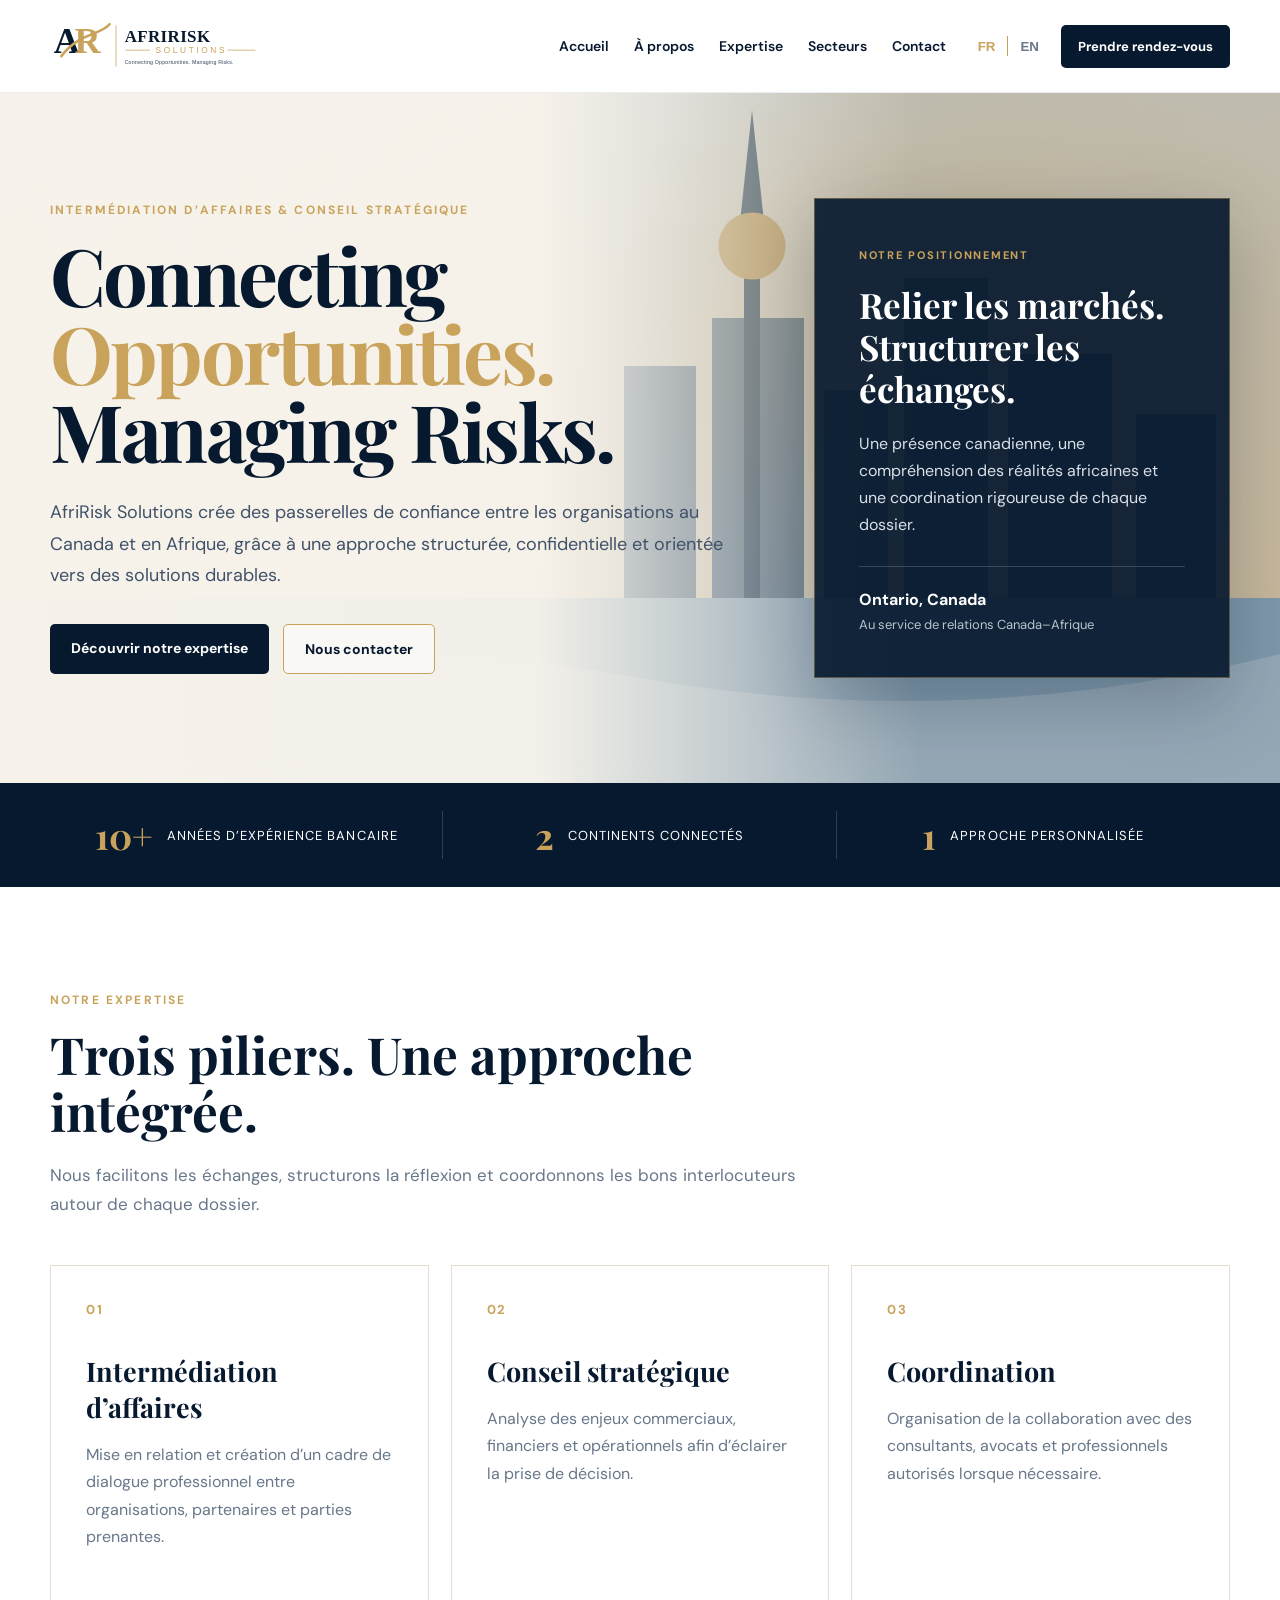
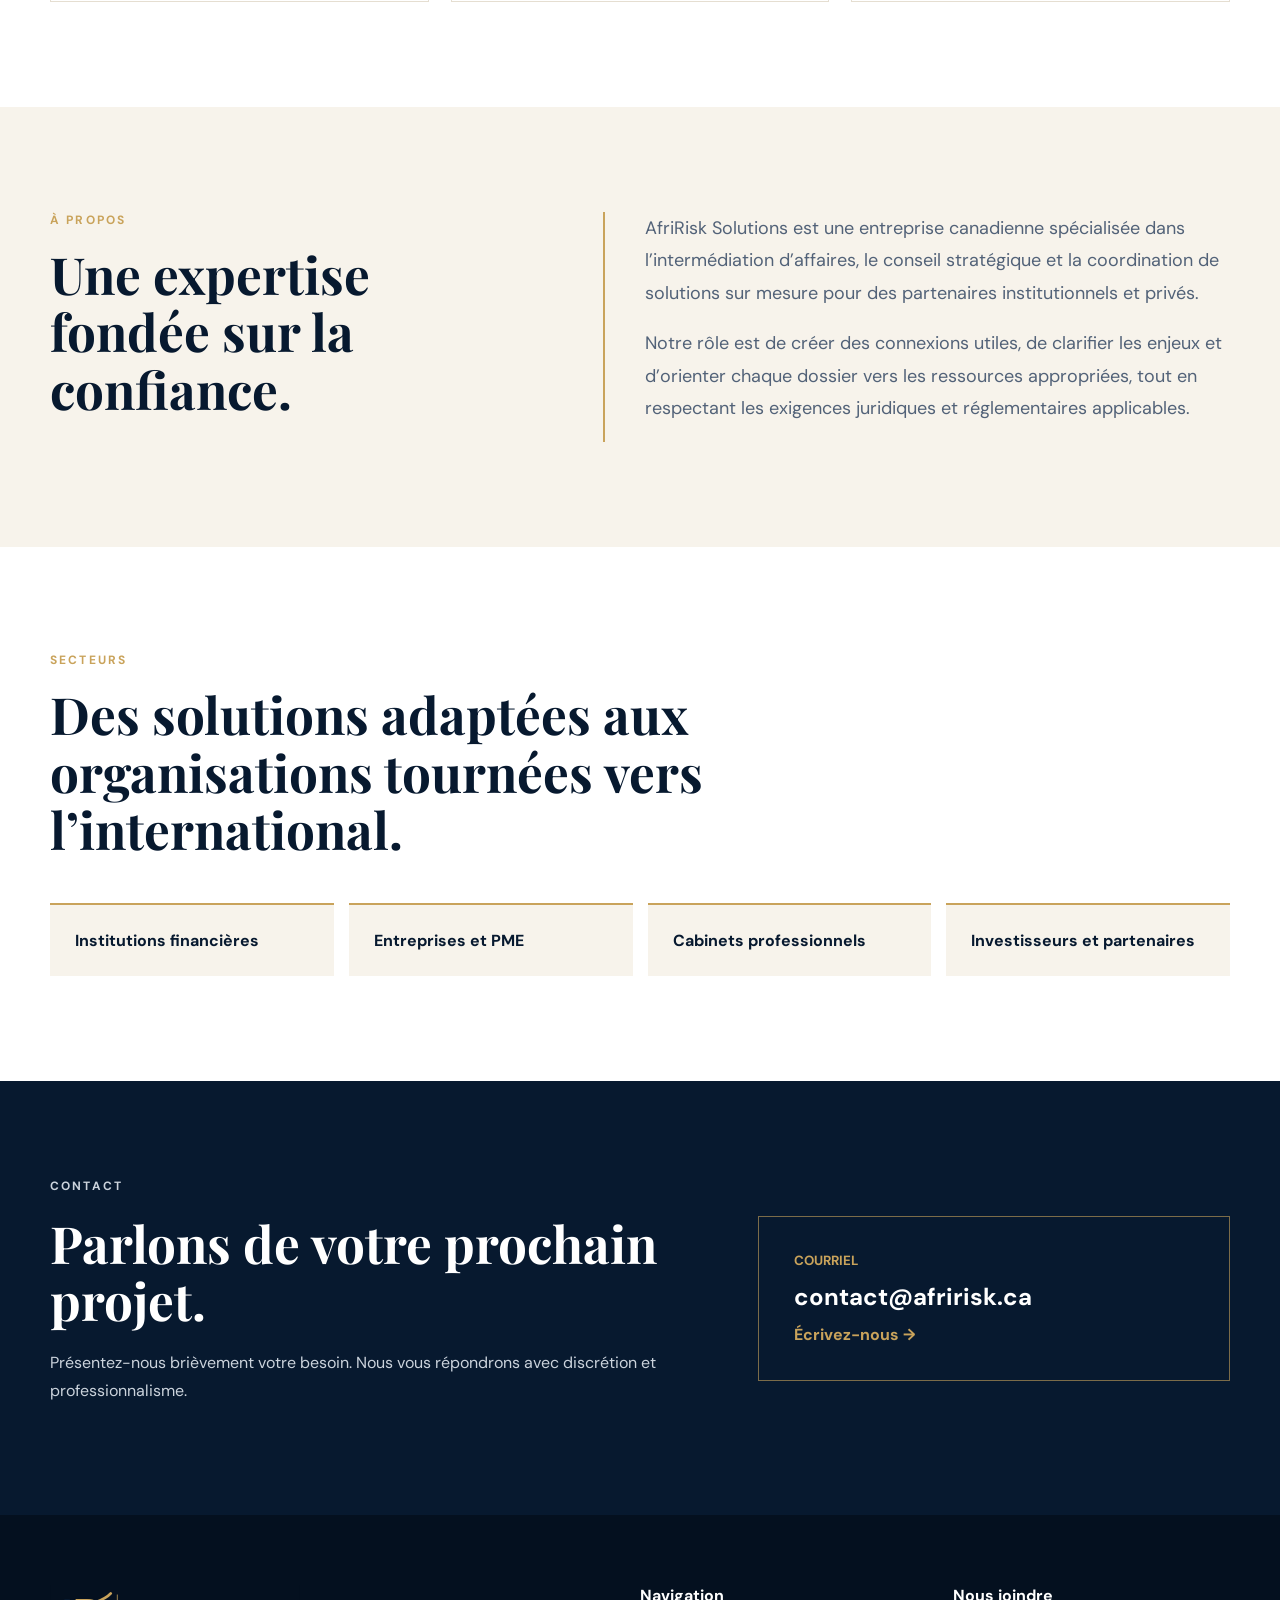
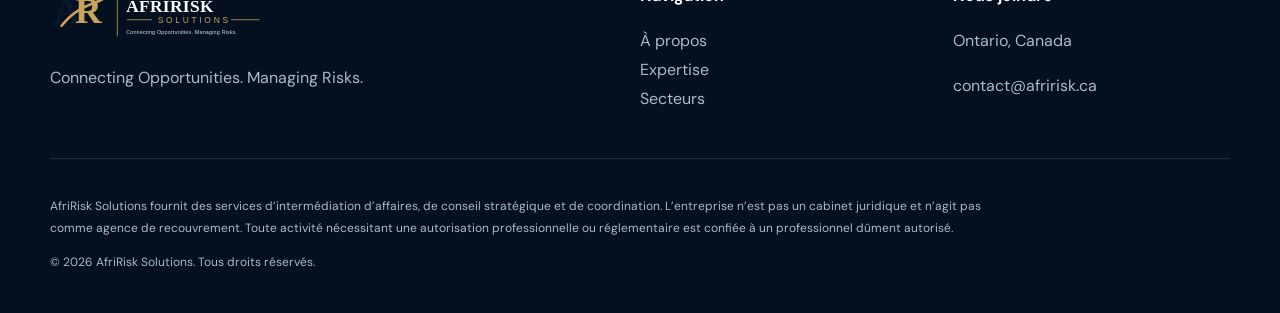
==== index.html @ bcce252e "Add files via upload" ====
<!doctype html>
<html lang="fr">
<head>
  <meta charset="utf-8">
  <meta name="viewport" content="width=device-width, initial-scale=1">
  <title>AfriRisk Solutions | Intermédiation & Conseil stratégique</title>
  <meta name="description" content="AfriRisk Solutions accompagne les organisations dans leurs relations d’affaires entre le Canada et l’Afrique.">
  <link rel="icon" href="assets/favicon.svg">
  <link rel="preconnect" href="https://fonts.googleapis.com">
  <link rel="preconnect" href="https://fonts.gstatic.com" crossorigin>
  <link href="https://fonts.googleapis.com/css2?family=DM+Sans:wght@400;500;600;700&family=Playfair+Display:wght@600;700&display=swap" rel="stylesheet">
  <link rel="stylesheet" href="assets/styles.css">
</head>
<body>
<header class="header">
  <div class="container header-inner">
    <a class="brand" href="#accueil" aria-label="AfriRisk Solutions">
      <img src="assets/logo.svg" alt="AfriRisk Solutions">
    </a>

    <button class="menu-toggle" aria-label="Ouvrir le menu" aria-expanded="false">☰</button>

    <nav class="nav">
      <a href="#accueil" data-fr="Accueil" data-en="Home">Accueil</a>
      <a href="#apropos" data-fr="À propos" data-en="About">À propos</a>
      <a href="#expertise" data-fr="Expertise" data-en="Expertise">Expertise</a>
      <a href="#secteurs" data-fr="Secteurs" data-en="Sectors">Secteurs</a>
      <a href="#contact" data-fr="Contact" data-en="Contact">Contact</a>
    </nav>

    <div class="header-actions">
      <div class="language" aria-label="Choix de langue">
        <button class="lang active" data-lang="fr">FR</button>
        <span></span>
        <button class="lang" data-lang="en">EN</button>
      </div>
      <a class="header-cta" href="#contact" data-fr="Prendre rendez-vous" data-en="Book a consultation">Prendre rendez-vous</a>
    </div>
  </div>
</header>

<main>
  <section class="hero" id="accueil">
    <div class="hero-overlay"></div>
    <div class="container hero-grid">
      <div class="hero-copy">
        <p class="eyebrow" data-fr="INTERMÉDIATION D’AFFAIRES & CONSEIL STRATÉGIQUE" data-en="BUSINESS INTERMEDIATION & STRATEGIC ADVISORY">
          INTERMÉDIATION D’AFFAIRES & CONSEIL STRATÉGIQUE
        </p>
        <h1>Connecting <em>Opportunities.</em><br>Managing Risks.</h1>
        <p class="lead"
           data-fr="AfriRisk Solutions crée des passerelles de confiance entre les organisations au Canada et en Afrique, grâce à une approche structurée, confidentielle et orientée vers des solutions durables."
           data-en="AfriRisk Solutions builds trusted bridges between organizations in Canada and Africa through a structured, confidential and solution-oriented approach.">
          AfriRisk Solutions crée des passerelles de confiance entre les organisations au Canada et en Afrique, grâce à une approche structurée, confidentielle et orientée vers des solutions durables.
        </p>
        <div class="hero-buttons">
          <a class="btn primary" href="#expertise" data-fr="Découvrir notre expertise" data-en="Explore our expertise">Découvrir notre expertise</a>
          <a class="btn secondary" href="#contact" data-fr="Nous contacter" data-en="Contact us">Nous contacter</a>
        </div>
      </div>

      <aside class="hero-card">
        <span class="hero-card-label" data-fr="NOTRE POSITIONNEMENT" data-en="OUR POSITIONING">NOTRE POSITIONNEMENT</span>
        <h2 data-fr="Relier les marchés. Structurer les échanges." data-en="Connecting markets. Structuring relationships.">
          Relier les marchés. Structurer les échanges.
        </h2>
        <p data-fr="Une présence canadienne, une compréhension des réalités africaines et une coordination rigoureuse de chaque dossier."
           data-en="A Canadian presence, an understanding of African business realities, and rigorous coordination of every engagement.">
          Une présence canadienne, une compréhension des réalités africaines et une coordination rigoureuse de chaque dossier.
        </p>
        <div class="location">
          <strong data-fr="Ontario, Canada" data-en="Ontario, Canada">Ontario, Canada</strong>
          <span data-fr="Au service de relations Canada–Afrique" data-en="Supporting Canada–Africa business relationships">Au service de relations Canada–Afrique</span>
        </div>
      </aside>
    </div>
  </section>

  <section class="trust-strip">
    <div class="container trust-grid">
      <div><strong>10+</strong><span data-fr="années d’expérience bancaire" data-en="years of banking experience">années d’expérience bancaire</span></div>
      <div><strong>2</strong><span data-fr="continents connectés" data-en="connected continents">continents connectés</span></div>
      <div><strong>1</strong><span data-fr="approche personnalisée" data-en="tailored approach">approche personnalisée</span></div>
    </div>
  </section>

  <section class="section" id="expertise">
    <div class="container">
      <div class="section-heading">
        <p class="eyebrow" data-fr="NOTRE EXPERTISE" data-en="OUR EXPERTISE">NOTRE EXPERTISE</p>
        <h2 data-fr="Trois piliers. Une approche intégrée." data-en="Three pillars. One integrated approach.">Trois piliers. Une approche intégrée.</h2>
        <p data-fr="Nous facilitons les échanges, structurons la réflexion et coordonnons les bons interlocuteurs autour de chaque dossier."
           data-en="We facilitate dialogue, structure strategic thinking and coordinate the right stakeholders for every engagement.">
          Nous facilitons les échanges, structurons la réflexion et coordonnons les bons interlocuteurs autour de chaque dossier.
        </p>
      </div>

      <div class="cards">
        <article class="card">
          <div class="card-number">01</div>
          <h3 data-fr="Intermédiation d’affaires" data-en="Business intermediation">Intermédiation d’affaires</h3>
          <p data-fr="Mise en relation et création d’un cadre de dialogue professionnel entre organisations, partenaires et parties prenantes."
             data-en="Connecting organizations, partners and stakeholders within a clear and professional framework.">
            Mise en relation et création d’un cadre de dialogue professionnel entre organisations, partenaires et parties prenantes.
          </p>
        </article>

        <article class="card">
          <div class="card-number">02</div>
          <h3 data-fr="Conseil stratégique" data-en="Strategic advisory">Conseil stratégique</h3>
          <p data-fr="Analyse des enjeux commerciaux, financiers et opérationnels afin d’éclairer la prise de décision."
             data-en="Analysis of commercial, financial and operational issues to support informed decision-making.">
            Analyse des enjeux commerciaux, financiers et opérationnels afin d’éclairer la prise de décision.
          </p>
        </article>

        <article class="card">
          <div class="card-number">03</div>
          <h3 data-fr="Coordination" data-en="Coordination">Coordination</h3>
          <p data-fr="Organisation de la collaboration avec des consultants, avocats et professionnels autorisés lorsque nécessaire."
             data-en="Coordination with consultants, lawyers and duly authorized professionals whenever required.">
            Organisation de la collaboration avec des consultants, avocats et professionnels autorisés lorsque nécessaire.
          </p>
        </article>
      </div>
    </div>
  </section>

  <section class="section light" id="apropos">
    <div class="container about-grid">
      <div>
        <p class="eyebrow" data-fr="À PROPOS" data-en="ABOUT">À PROPOS</p>
        <h2 data-fr="Une expertise fondée sur la confiance." data-en="Expertise built on trust.">Une expertise fondée sur la confiance.</h2>
      </div>
      <div class="about-copy">
        <p data-fr="AfriRisk Solutions est une entreprise canadienne spécialisée dans l’intermédiation d’affaires, le conseil stratégique et la coordination de solutions sur mesure pour des partenaires institutionnels et privés."
           data-en="AfriRisk Solutions is a Canadian business specializing in business intermediation, strategic advisory and the coordination of tailored solutions for institutional and private-sector partners.">
          AfriRisk Solutions est une entreprise canadienne spécialisée dans l’intermédiation d’affaires, le conseil stratégique et la coordination de solutions sur mesure pour des partenaires institutionnels et privés.
        </p>
        <p data-fr="Notre rôle est de créer des connexions utiles, de clarifier les enjeux et d’orienter chaque dossier vers les ressources appropriées, tout en respectant les exigences juridiques et réglementaires applicables."
           data-en="Our role is to create valuable connections, clarify key issues and direct each engagement to the appropriate resources while respecting applicable legal and regulatory requirements.">
          Notre rôle est de créer des connexions utiles, de clarifier les enjeux et d’orienter chaque dossier vers les ressources appropriées, tout en respectant les exigences juridiques et réglementaires applicables.
        </p>
      </div>
    </div>
  </section>

  <section class="section sectors" id="secteurs">
    <div class="container">
      <div class="section-heading">
        <p class="eyebrow" data-fr="SECTEURS" data-en="SECTORS">SECTEURS</p>
        <h2 data-fr="Des solutions adaptées aux organisations tournées vers l’international." data-en="Tailored solutions for internationally focused organizations.">
          Des solutions adaptées aux organisations tournées vers l’international.
        </h2>
      </div>
      <div class="sector-list">
        <span data-fr="Institutions financières" data-en="Financial institutions">Institutions financières</span>
        <span data-fr="Entreprises et PME" data-en="Businesses and SMEs">Entreprises et PME</span>
        <span data-fr="Cabinets professionnels" data-en="Professional firms">Cabinets professionnels</span>
        <span data-fr="Investisseurs et partenaires" data-en="Investors and partners">Investisseurs et partenaires</span>
      </div>
    </div>
  </section>

  <section class="contact-section" id="contact">
    <div class="container contact-grid">
      <div>
        <p class="eyebrow" data-fr="CONTACT" data-en="CONTACT">CONTACT</p>
        <h2 data-fr="Parlons de votre prochain projet." data-en="Let’s discuss your next project.">Parlons de votre prochain projet.</h2>
        <p data-fr="Présentez-nous brièvement votre besoin. Nous vous répondrons avec discrétion et professionnalisme."
           data-en="Tell us briefly about your needs. We will respond with discretion and professionalism.">
          Présentez-nous brièvement votre besoin. Nous vous répondrons avec discrétion et professionnalisme.
        </p>
      </div>
      <a class="contact-card" href="mailto:contact@afririsk.ca">
        <small data-fr="COURRIEL" data-en="EMAIL">COURRIEL</small>
        <strong>contact@afririsk.ca</strong>
        <span data-fr="Écrivez-nous →" data-en="Email us →">Écrivez-nous →</span>
      </a>
    </div>
  </section>
</main>

<footer class="footer">
  <div class="container footer-grid">
    <div class="footer-brand">
      <img src="assets/logo-light.svg" alt="AfriRisk Solutions">
      <p>Connecting Opportunities. Managing Risks.</p>
    </div>
    <div>
      <h4 data-fr="Navigation" data-en="Navigation">Navigation</h4>
      <a href="#apropos" data-fr="À propos" data-en="About">À propos</a>
      <a href="#expertise" data-fr="Expertise" data-en="Expertise">Expertise</a>
      <a href="#secteurs" data-fr="Secteurs" data-en="Sectors">Secteurs</a>
    </div>
    <div>
      <h4 data-fr="Nous joindre" data-en="Contact">Nous joindre</h4>
      <p>Ontario, Canada</p>
      <a href="mailto:contact@afririsk.ca">contact@afririsk.ca</a>
    </div>
  </div>
  <div class="container fineprint">
    <p data-fr="AfriRisk Solutions fournit des services d’intermédiation d’affaires, de conseil stratégique et de coordination. L’entreprise n’est pas un cabinet juridique et n’agit pas comme agence de recouvrement. Toute activité nécessitant une autorisation professionnelle ou réglementaire est confiée à un professionnel dûment autorisé."
       data-en="AfriRisk Solutions provides business intermediation, strategic advisory and coordination services. The business is not a law firm and does not act as a collection agency. Any activity requiring professional or regulatory authorization is referred to a duly authorized professional.">
      AfriRisk Solutions fournit des services d’intermédiation d’affaires, de conseil stratégique et de coordination. L’entreprise n’est pas un cabinet juridique et n’agit pas comme agence de recouvrement. Toute activité nécessitant une autorisation professionnelle ou réglementaire est confiée à un professionnel dûment autorisé.
    </p>
    <p>© <span id="year"></span> AfriRisk Solutions. <span data-fr="Tous droits réservés." data-en="All rights reserved.">Tous droits réservés.</span></p>
  </div>
</footer>

<script src="assets/script.js"></script>
</body>
</html>
---- assets/styles.css ----
:root{
  --navy:#07192f;
  --navy-2:#0d2948;
  --gold:#c9a35b;
  --cream:#f7f3eb;
  --white:#ffffff;
  --text:#26374a;
  --muted:#68778a;
  --border:#e5ded1;
}
*{box-sizing:border-box}
html{scroll-behavior:smooth}
body{margin:0;font-family:"DM Sans",sans-serif;color:var(--text);background:var(--white)}
img{max-width:100%;display:block}
a{text-decoration:none;color:inherit}
.container{width:min(1180px,calc(100% - 40px));margin:auto}
.header{position:sticky;top:0;z-index:50;background:rgba(255,255,255,.97);border-bottom:1px solid rgba(7,25,47,.08);backdrop-filter:blur(14px)}
.header-inner{min-height:92px;display:flex;align-items:center;gap:28px}
.brand img{width:245px;height:auto}
.nav{display:flex;align-items:center;gap:25px;margin-left:auto}
.nav a{font-size:14px;font-weight:600;color:var(--navy);position:relative}
.nav a:after{content:"";position:absolute;left:0;bottom:-10px;width:0;height:2px;background:var(--gold);transition:.25s}
.nav a:hover:after{width:100%}
.header-actions{display:flex;align-items:center;gap:18px}
.language{display:flex;align-items:center;gap:8px}
.language span{height:20px;width:1px;background:var(--gold)}
.lang{border:0;background:none;padding:4px;font-weight:700;color:var(--muted);cursor:pointer}
.lang.active{color:var(--gold)}
.header-cta{padding:13px 17px;border-radius:5px;background:var(--navy);color:#fff;font-size:13px;font-weight:700;white-space:nowrap}
.menu-toggle{display:none;border:0;background:none;font-size:25px;color:var(--navy)}
.hero{position:relative;min-height:690px;display:flex;align-items:center;background:
linear-gradient(90deg,rgba(247,243,235,.98) 0%,rgba(247,243,235,.94) 42%,rgba(7,25,47,.18) 72%),
url("hero-toronto.svg") center/cover no-repeat;overflow:hidden}
.hero:after{content:"";position:absolute;inset:0;background:radial-gradient(circle at 75% 30%,rgba(201,163,91,.24),transparent 32%)}
.hero-grid{position:relative;z-index:2;display:grid;grid-template-columns:1.25fr .75fr;gap:70px;align-items:center}
.hero-copy{padding:80px 0}
.eyebrow{font-size:12px;letter-spacing:.18em;font-weight:700;color:var(--gold);text-transform:uppercase;margin:0 0 18px}
h1,h2,h3{font-family:"Playfair Display",serif;color:var(--navy)}
h1{font-size:clamp(52px,6.2vw,84px);line-height:.98;margin:0 0 28px;letter-spacing:-.035em}
h1 em{font-style:normal;color:var(--gold)}
.lead{max-width:680px;font-size:18px;line-height:1.75;color:#405269}
.hero-buttons{display:flex;gap:14px;margin-top:32px}
.btn{padding:15px 21px;border-radius:5px;font-weight:700;font-size:14px}
.btn.primary{background:var(--navy);color:#fff}
.btn.secondary{border:1px solid var(--gold);color:var(--navy);background:rgba(255,255,255,.55)}
.hero-card{background:rgba(7,25,47,.92);padding:44px;border:1px solid rgba(201,163,91,.42);box-shadow:0 24px 70px rgba(7,25,47,.25)}
.hero-card-label{font-size:11px;letter-spacing:.16em;color:var(--gold);font-weight:700}
.hero-card h2{font-size:35px;color:#fff;line-height:1.2;margin:20px 0}
.hero-card p{color:#d9e0e8;line-height:1.7}
.location{border-top:1px solid rgba(255,255,255,.18);margin-top:28px;padding-top:22px;display:flex;flex-direction:column;gap:6px}
.location strong{color:#fff}.location span{color:#b9c3ce;font-size:13px}
.trust-strip{background:var(--navy)}
.trust-grid{display:grid;grid-template-columns:repeat(3,1fr);padding:28px 0}
.trust-grid div{display:flex;align-items:center;justify-content:center;gap:14px;color:#fff;border-right:1px solid rgba(255,255,255,.16)}
.trust-grid div:last-child{border-right:0}
.trust-grid strong{font:700 36px "Playfair Display",serif;color:var(--gold)}
.trust-grid span{font-size:13px;text-transform:uppercase;letter-spacing:.08em}
.section{padding:105px 0}
.section.light{background:var(--cream)}
.section-heading{max-width:760px;margin-bottom:45px}
.section-heading h2,.about-grid h2,.contact-section h2{font-size:clamp(38px,4vw,55px);line-height:1.12;margin:0 0 20px}
.section-heading>p:last-child{color:var(--muted);line-height:1.75;font-size:17px}
.cards{display:grid;grid-template-columns:repeat(3,1fr);gap:22px}
.card{padding:35px;border:1px solid var(--border);background:#fff;min-height:290px;transition:.25s}
.card:hover{transform:translateY(-6px);box-shadow:0 18px 40px rgba(7,25,47,.08);border-color:rgba(201,163,91,.7)}
.card-number{font-weight:700;color:var(--gold);font-size:13px;letter-spacing:.12em}
.card h3{font-size:27px;margin:35px 0 16px}
.card p{color:var(--muted);line-height:1.7}
.about-grid{display:grid;grid-template-columns:.85fr 1.15fr;gap:90px;align-items:start}
.about-copy{border-left:2px solid var(--gold);padding-left:40px}
.about-copy p{font-size:18px;line-height:1.8;margin-top:0;color:#526278}
.sectors{background:#fff}
.sector-list{display:grid;grid-template-columns:repeat(4,1fr);gap:15px}
.sector-list span{padding:25px;border-top:2px solid var(--gold);background:var(--cream);font-weight:700;color:var(--navy)}
.contact-section{padding:95px 0;background:var(--navy);color:#fff}
.contact-grid{display:grid;grid-template-columns:1.15fr .85fr;gap:70px;align-items:center}
.contact-section h2{color:#fff}
.contact-section p{color:#cbd3dc;line-height:1.7}
.contact-card{padding:35px;border:1px solid rgba(201,163,91,.6);display:flex;flex-direction:column;gap:12px;transition:.25s}
.contact-card:hover{background:rgba(255,255,255,.05)}
.contact-card small,.contact-card span{color:var(--gold);font-weight:700}
.contact-card strong{font-size:24px;color:#fff}
.footer{background:#04101f;color:#c8d0da;padding:70px 0 28px}
.footer-grid{display:grid;grid-template-columns:1.5fr .7fr .8fr;gap:70px}
.footer-brand img{width:250px;margin-bottom:18px}
.footer h4{color:#fff;margin-top:0}
.footer a,.footer p{display:block;color:#aeb9c5;line-height:1.8}
.fineprint{border-top:1px solid rgba(255,255,255,.12);margin-top:45px;padding-top:25px;font-size:12px}
.fineprint p:first-child{max-width:950px}
@media(max-width:1000px){
  .nav,.header-cta{display:none}
  .menu-toggle{display:block;margin-left:auto}
  .nav.open{display:flex;position:absolute;top:92px;left:0;right:0;background:#fff;padding:25px 20px;flex-direction:column;border-bottom:1px solid var(--border)}
  .hero-grid,.about-grid,.contact-grid{grid-template-columns:1fr}
  .hero-card{max-width:620px;margin-bottom:60px}
  .cards{grid-template-columns:1fr}
  .sector-list{grid-template-columns:1fr 1fr}
  .footer-grid{grid-template-columns:1fr 1fr}
}
@media(max-width:650px){
  .container{width:min(100% - 28px,1180px)}
  .header-inner{min-height:76px}
  .brand img{width:190px}
  .hero{min-height:auto}
  .hero-grid{gap:10px}
  .hero-copy{padding:70px 0 35px}
  h1{font-size:49px}
  .hero-buttons{flex-direction:column}
  .hero-card{padding:30px}
  .trust-grid{grid-template-columns:1fr}
  .trust-grid div{border-right:0;border-bottom:1px solid rgba(255,255,255,.14);padding:15px 0}
  .section{padding:75px 0}
  .sector-list,.footer-grid{grid-template-columns:1fr}
  .about-copy{padding-left:25px}
  .language{margin-left:auto}
}
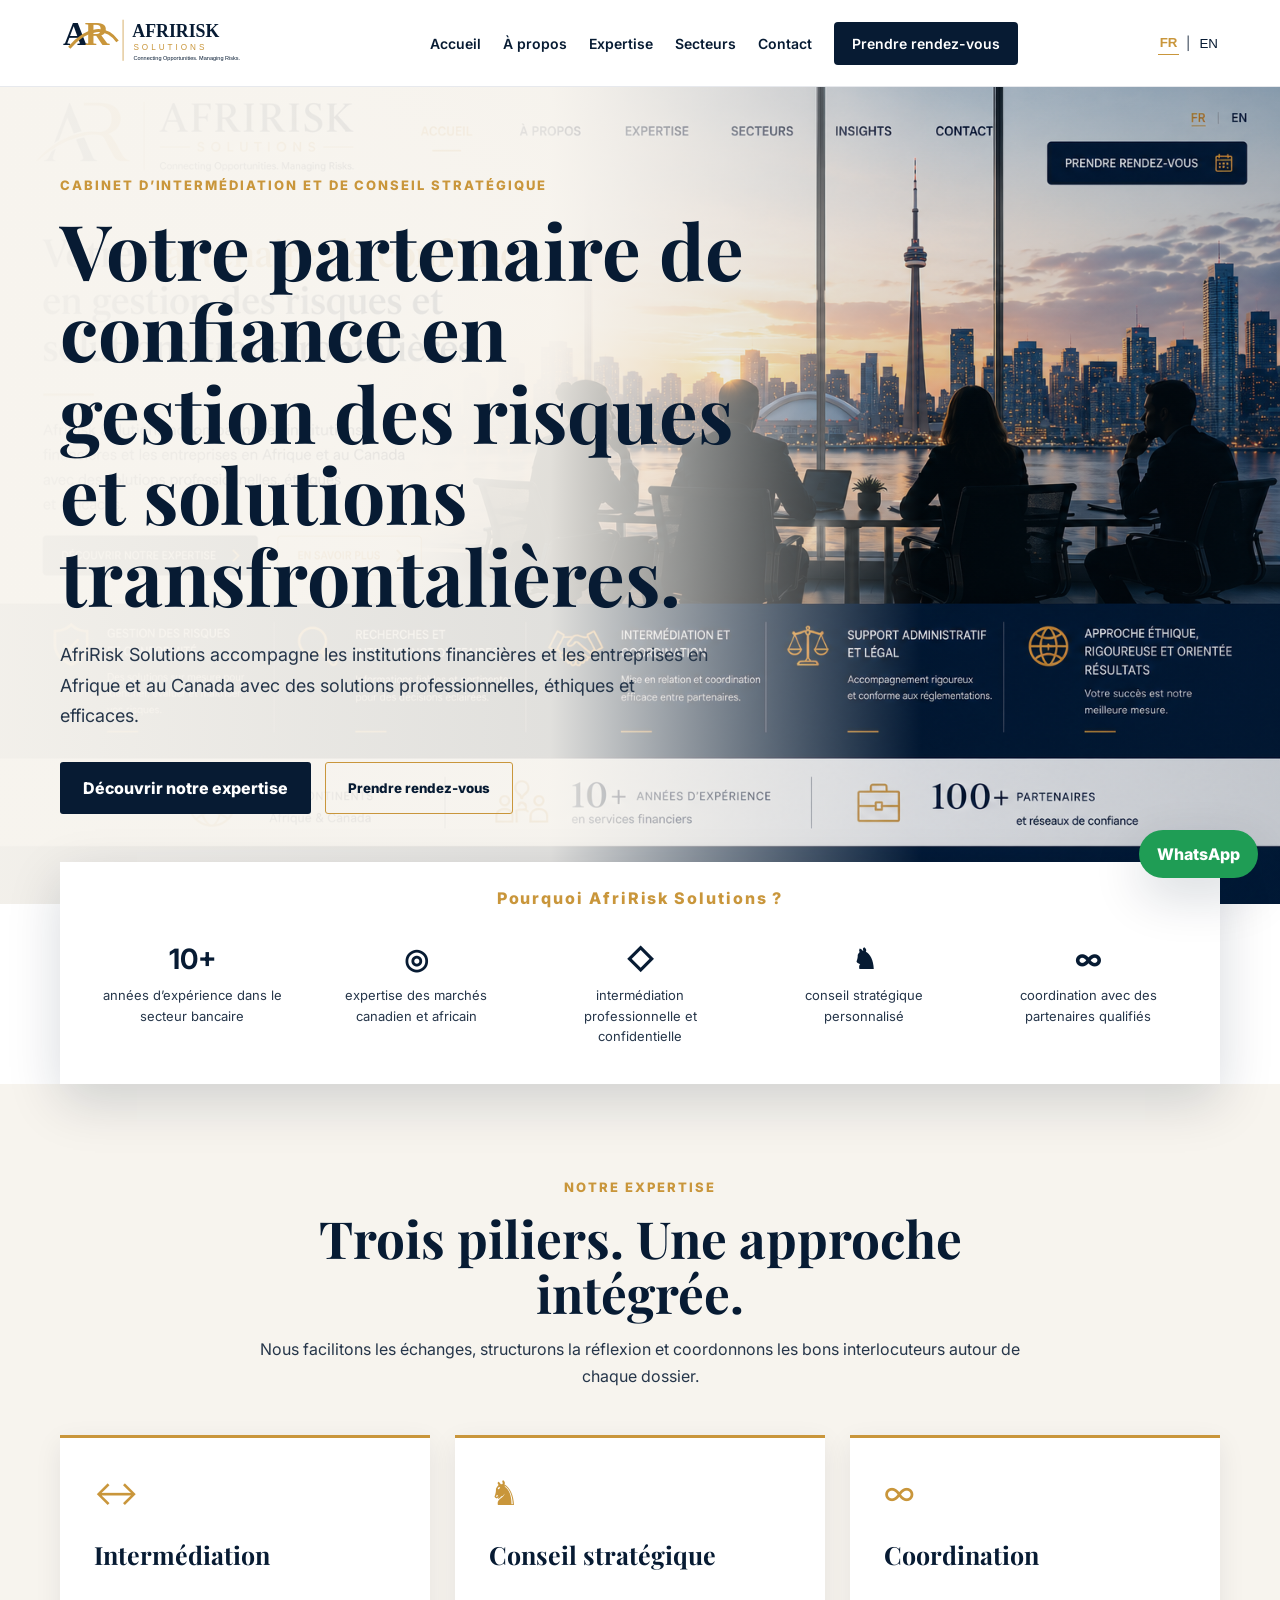
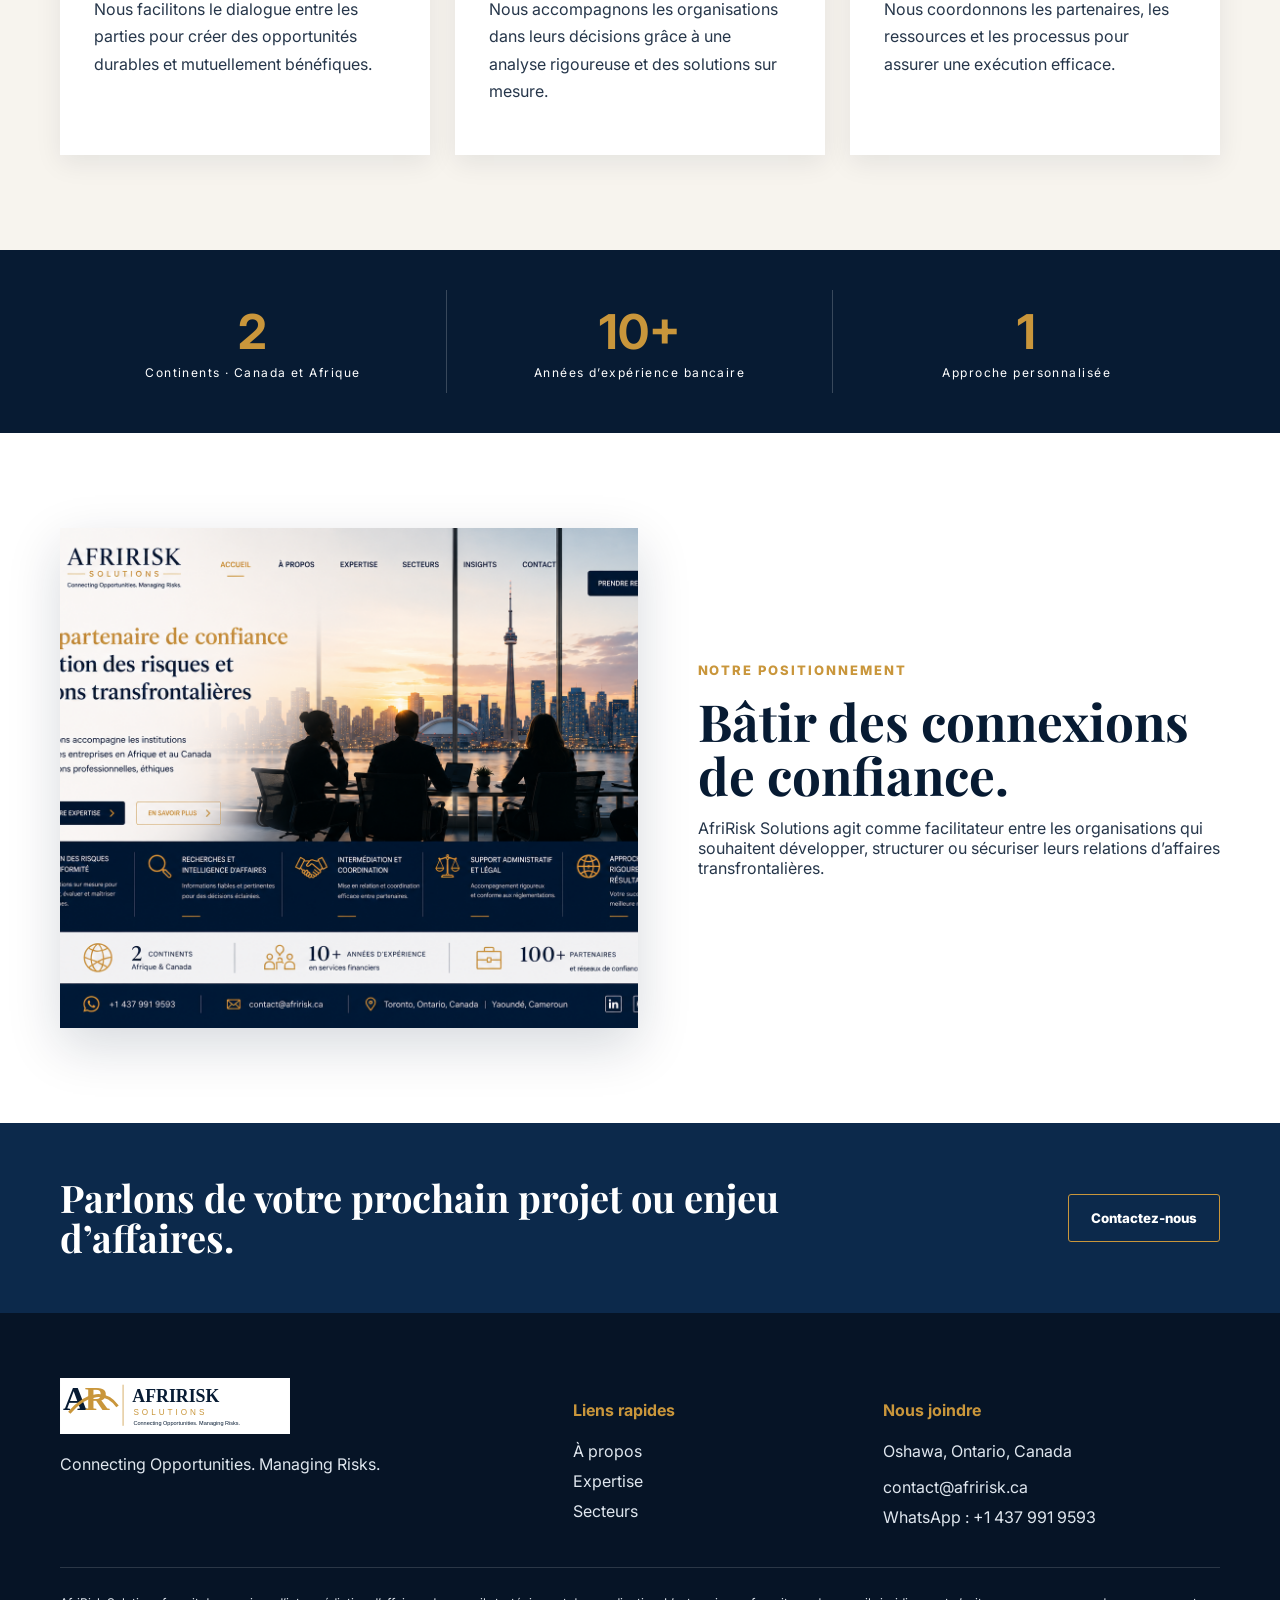
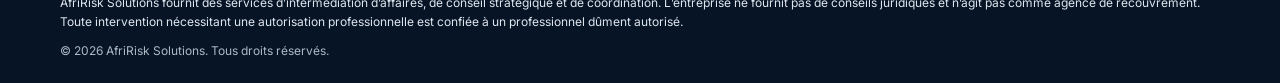
==== commit a0b55cf5: "Add files via upload" ====
--- a/index.html
+++ b/index.html
@@ -2,212 +2,139 @@
 <html lang="fr">
 <head>
   <meta charset="utf-8">
-  <meta name="viewport" content="width=device-width, initial-scale=1">
-  <title>AfriRisk Solutions | Intermédiation & Conseil stratégique</title>
-  <meta name="description" content="AfriRisk Solutions accompagne les organisations dans leurs relations d’affaires entre le Canada et l’Afrique.">
+  <meta name="viewport" content="width=device-width,initial-scale=1">
+  <title>AfriRisk Solutions | Intermédiation et conseil stratégique</title>
+  <meta name="description" content="AfriRisk Solutions accompagne les institutions et les entreprises entre l’Afrique et le Canada.">
   <link rel="icon" href="assets/favicon.svg">
   <link rel="preconnect" href="https://fonts.googleapis.com">
   <link rel="preconnect" href="https://fonts.gstatic.com" crossorigin>
-  <link href="https://fonts.googleapis.com/css2?family=DM+Sans:wght@400;500;600;700&family=Playfair+Display:wght@600;700&display=swap" rel="stylesheet">
+  <link href="https://fonts.googleapis.com/css2?family=Inter:wght@400;600;700;800&family=Playfair+Display:wght@600;700&display=swap" rel="stylesheet">
   <link rel="stylesheet" href="assets/styles.css">
 </head>
 <body>
 <header class="header">
   <div class="container header-inner">
-    <a class="brand" href="#accueil" aria-label="AfriRisk Solutions">
-      <img src="assets/logo.svg" alt="AfriRisk Solutions">
-    </a>
-
-    <button class="menu-toggle" aria-label="Ouvrir le menu" aria-expanded="false">☰</button>
-
-    <nav class="nav">
+    <a class="logo" href="#accueil"><img src="assets/logo.svg" alt="AfriRisk Solutions"></a>
+    <nav class="nav" id="mainNav">
       <a href="#accueil" data-fr="Accueil" data-en="Home">Accueil</a>
       <a href="#apropos" data-fr="À propos" data-en="About">À propos</a>
       <a href="#expertise" data-fr="Expertise" data-en="Expertise">Expertise</a>
-      <a href="#secteurs" data-fr="Secteurs" data-en="Sectors">Secteurs</a>
+      <a href="#secteurs" data-fr="Secteurs" data-en="Industries">Secteurs</a>
       <a href="#contact" data-fr="Contact" data-en="Contact">Contact</a>
+      <button class="nav-cta js-open-appointment" type="button" data-fr="Prendre rendez-vous" data-en="Book a meeting">Prendre rendez-vous</button>
     </nav>
-
-    <div class="header-actions">
-      <div class="language" aria-label="Choix de langue">
-        <button class="lang active" data-lang="fr">FR</button>
-        <span></span>
-        <button class="lang" data-lang="en">EN</button>
-      </div>
-      <a class="header-cta" href="#contact" data-fr="Prendre rendez-vous" data-en="Book a consultation">Prendre rendez-vous</a>
+    <div class="lang-switch" aria-label="Choix de langue">
+      <button class="lang active" data-lang="fr" type="button">FR</button><span>|</span><button class="lang" data-lang="en" type="button">EN</button>
     </div>
+    <button class="menu" type="button" aria-label="Ouvrir le menu" aria-expanded="false">☰</button>
   </div>
 </header>
 
 <main>
   <section class="hero" id="accueil">
     <div class="hero-overlay"></div>
-    <div class="container hero-grid">
+    <div class="container hero-inner">
       <div class="hero-copy">
-        <p class="eyebrow" data-fr="INTERMÉDIATION D’AFFAIRES & CONSEIL STRATÉGIQUE" data-en="BUSINESS INTERMEDIATION & STRATEGIC ADVISORY">
-          INTERMÉDIATION D’AFFAIRES & CONSEIL STRATÉGIQUE
-        </p>
-        <h1>Connecting <em>Opportunities.</em><br>Managing Risks.</h1>
-        <p class="lead"
-           data-fr="AfriRisk Solutions crée des passerelles de confiance entre les organisations au Canada et en Afrique, grâce à une approche structurée, confidentielle et orientée vers des solutions durables."
-           data-en="AfriRisk Solutions builds trusted bridges between organizations in Canada and Africa through a structured, confidential and solution-oriented approach.">
-          AfriRisk Solutions crée des passerelles de confiance entre les organisations au Canada et en Afrique, grâce à une approche structurée, confidentielle et orientée vers des solutions durables.
-        </p>
-        <div class="hero-buttons">
+        <div class="kicker" data-fr="Cabinet d’intermédiation et de conseil stratégique" data-en="Business intermediation and strategic advisory firm">Cabinet d’intermédiation et de conseil stratégique</div>
+        <h1 data-fr="Votre partenaire de confiance en gestion des risques et solutions transfrontalières." data-en="Your trusted partner for risk management and cross-border solutions.">Votre partenaire de confiance en gestion des risques et solutions transfrontalières.</h1>
+        <p class="lead" data-fr="AfriRisk Solutions accompagne les institutions financières et les entreprises en Afrique et au Canada avec des solutions professionnelles, éthiques et efficaces." data-en="AfriRisk Solutions supports financial institutions and businesses in Africa and Canada with professional, ethical and effective solutions.">AfriRisk Solutions accompagne les institutions financières et les entreprises en Afrique et au Canada avec des solutions professionnelles, éthiques et efficaces.</p>
+        <div class="actions">
           <a class="btn primary" href="#expertise" data-fr="Découvrir notre expertise" data-en="Explore our expertise">Découvrir notre expertise</a>
-          <a class="btn secondary" href="#contact" data-fr="Nous contacter" data-en="Contact us">Nous contacter</a>
+          <button class="btn secondary js-open-appointment" type="button" data-fr="Prendre rendez-vous" data-en="Book a meeting">Prendre rendez-vous</button>
         </div>
-      </div>
-
-      <aside class="hero-card">
-        <span class="hero-card-label" data-fr="NOTRE POSITIONNEMENT" data-en="OUR POSITIONING">NOTRE POSITIONNEMENT</span>
-        <h2 data-fr="Relier les marchés. Structurer les échanges." data-en="Connecting markets. Structuring relationships.">
-          Relier les marchés. Structurer les échanges.
-        </h2>
-        <p data-fr="Une présence canadienne, une compréhension des réalités africaines et une coordination rigoureuse de chaque dossier."
-           data-en="A Canadian presence, an understanding of African business realities, and rigorous coordination of every engagement.">
-          Une présence canadienne, une compréhension des réalités africaines et une coordination rigoureuse de chaque dossier.
-        </p>
-        <div class="location">
-          <strong data-fr="Ontario, Canada" data-en="Ontario, Canada">Ontario, Canada</strong>
-          <span data-fr="Au service de relations Canada–Afrique" data-en="Supporting Canada–Africa business relationships">Au service de relations Canada–Afrique</span>
-        </div>
-      </aside>
-    </div>
-  </section>
-
-  <section class="trust-strip">
-    <div class="container trust-grid">
-      <div><strong>10+</strong><span data-fr="années d’expérience bancaire" data-en="years of banking experience">années d’expérience bancaire</span></div>
-      <div><strong>2</strong><span data-fr="continents connectés" data-en="connected continents">continents connectés</span></div>
-      <div><strong>1</strong><span data-fr="approche personnalisée" data-en="tailored approach">approche personnalisée</span></div>
-    </div>
-  </section>
-
-  <section class="section" id="expertise">
-    <div class="container">
-      <div class="section-heading">
-        <p class="eyebrow" data-fr="NOTRE EXPERTISE" data-en="OUR EXPERTISE">NOTRE EXPERTISE</p>
-        <h2 data-fr="Trois piliers. Une approche intégrée." data-en="Three pillars. One integrated approach.">Trois piliers. Une approche intégrée.</h2>
-        <p data-fr="Nous facilitons les échanges, structurons la réflexion et coordonnons les bons interlocuteurs autour de chaque dossier."
-           data-en="We facilitate dialogue, structure strategic thinking and coordinate the right stakeholders for every engagement.">
-          Nous facilitons les échanges, structurons la réflexion et coordonnons les bons interlocuteurs autour de chaque dossier.
-        </p>
-      </div>
-
-      <div class="cards">
-        <article class="card">
-          <div class="card-number">01</div>
-          <h3 data-fr="Intermédiation d’affaires" data-en="Business intermediation">Intermédiation d’affaires</h3>
-          <p data-fr="Mise en relation et création d’un cadre de dialogue professionnel entre organisations, partenaires et parties prenantes."
-             data-en="Connecting organizations, partners and stakeholders within a clear and professional framework.">
-            Mise en relation et création d’un cadre de dialogue professionnel entre organisations, partenaires et parties prenantes.
-          </p>
-        </article>
-
-        <article class="card">
-          <div class="card-number">02</div>
-          <h3 data-fr="Conseil stratégique" data-en="Strategic advisory">Conseil stratégique</h3>
-          <p data-fr="Analyse des enjeux commerciaux, financiers et opérationnels afin d’éclairer la prise de décision."
-             data-en="Analysis of commercial, financial and operational issues to support informed decision-making.">
-            Analyse des enjeux commerciaux, financiers et opérationnels afin d’éclairer la prise de décision.
-          </p>
-        </article>
-
-        <article class="card">
-          <div class="card-number">03</div>
-          <h3 data-fr="Coordination" data-en="Coordination">Coordination</h3>
-          <p data-fr="Organisation de la collaboration avec des consultants, avocats et professionnels autorisés lorsque nécessaire."
-             data-en="Coordination with consultants, lawyers and duly authorized professionals whenever required.">
-            Organisation de la collaboration avec des consultants, avocats et professionnels autorisés lorsque nécessaire.
-          </p>
-        </article>
       </div>
     </div>
   </section>
 
-  <section class="section light" id="apropos">
-    <div class="container about-grid">
-      <div>
-        <p class="eyebrow" data-fr="À PROPOS" data-en="ABOUT">À PROPOS</p>
-        <h2 data-fr="Une expertise fondée sur la confiance." data-en="Expertise built on trust.">Une expertise fondée sur la confiance.</h2>
-      </div>
-      <div class="about-copy">
-        <p data-fr="AfriRisk Solutions est une entreprise canadienne spécialisée dans l’intermédiation d’affaires, le conseil stratégique et la coordination de solutions sur mesure pour des partenaires institutionnels et privés."
-           data-en="AfriRisk Solutions is a Canadian business specializing in business intermediation, strategic advisory and the coordination of tailored solutions for institutional and private-sector partners.">
-          AfriRisk Solutions est une entreprise canadienne spécialisée dans l’intermédiation d’affaires, le conseil stratégique et la coordination de solutions sur mesure pour des partenaires institutionnels et privés.
-        </p>
-        <p data-fr="Notre rôle est de créer des connexions utiles, de clarifier les enjeux et d’orienter chaque dossier vers les ressources appropriées, tout en respectant les exigences juridiques et réglementaires applicables."
-           data-en="Our role is to create valuable connections, clarify key issues and direct each engagement to the appropriate resources while respecting applicable legal and regulatory requirements.">
-          Notre rôle est de créer des connexions utiles, de clarifier les enjeux et d’orienter chaque dossier vers les ressources appropriées, tout en respectant les exigences juridiques et réglementaires applicables.
-        </p>
+  <section class="why" id="apropos">
+    <div class="container why-card">
+      <div class="why-title" data-fr="Pourquoi AfriRisk Solutions ?" data-en="Why AfriRisk Solutions?">Pourquoi AfriRisk Solutions ?</div>
+      <div class="why-grid">
+        <div class="why-item"><b>10+</b><span data-fr="années d’expérience dans le secteur bancaire" data-en="years of banking sector experience">années d’expérience dans le secteur bancaire</span></div>
+        <div class="why-item"><b>◎</b><span data-fr="expertise des marchés canadien et africain" data-en="knowledge of Canadian and African markets">expertise des marchés canadien et africain</span></div>
+        <div class="why-item"><b>◇</b><span data-fr="intermédiation professionnelle et confidentielle" data-en="professional and confidential intermediation">intermédiation professionnelle et confidentielle</span></div>
+        <div class="why-item"><b>♞</b><span data-fr="conseil stratégique personnalisé" data-en="tailored strategic advisory">conseil stratégique personnalisé</span></div>
+        <div class="why-item"><b>∞</b><span data-fr="coordination avec des partenaires qualifiés" data-en="coordination with qualified partners">coordination avec des partenaires qualifiés</span></div>
       </div>
     </div>
   </section>
 
-  <section class="section sectors" id="secteurs">
+  <section class="section soft" id="expertise">
     <div class="container">
-      <div class="section-heading">
-        <p class="eyebrow" data-fr="SECTEURS" data-en="SECTORS">SECTEURS</p>
-        <h2 data-fr="Des solutions adaptées aux organisations tournées vers l’international." data-en="Tailored solutions for internationally focused organizations.">
-          Des solutions adaptées aux organisations tournées vers l’international.
-        </h2>
+      <div class="section-head">
+        <div class="kicker" data-fr="Notre expertise" data-en="Our expertise">Notre expertise</div>
+        <h2 data-fr="Trois piliers. Une approche intégrée." data-en="Three pillars. One integrated approach.">Trois piliers. Une approche intégrée.</h2>
+        <p data-fr="Nous facilitons les échanges, structurons la réflexion et coordonnons les bons interlocuteurs autour de chaque dossier." data-en="We facilitate dialogue, structure decision-making and coordinate the right stakeholders for every engagement.">Nous facilitons les échanges, structurons la réflexion et coordonnons les bons interlocuteurs autour de chaque dossier.</p>
       </div>
-      <div class="sector-list">
-        <span data-fr="Institutions financières" data-en="Financial institutions">Institutions financières</span>
-        <span data-fr="Entreprises et PME" data-en="Businesses and SMEs">Entreprises et PME</span>
-        <span data-fr="Cabinets professionnels" data-en="Professional firms">Cabinets professionnels</span>
-        <span data-fr="Investisseurs et partenaires" data-en="Investors and partners">Investisseurs et partenaires</span>
+      <div class="cards">
+        <article class="card"><div class="icon">↔</div><h3 data-fr="Intermédiation" data-en="Intermediation">Intermédiation</h3><p data-fr="Nous facilitons le dialogue entre les parties pour créer des opportunités durables et mutuellement bénéfiques." data-en="We facilitate dialogue between stakeholders to create sustainable, mutually beneficial opportunities.">Nous facilitons le dialogue entre les parties pour créer des opportunités durables et mutuellement bénéfiques.</p></article>
+        <article class="card"><div class="icon">♞</div><h3 data-fr="Conseil stratégique" data-en="Strategic advisory">Conseil stratégique</h3><p data-fr="Nous accompagnons les organisations dans leurs décisions grâce à une analyse rigoureuse et des solutions sur mesure." data-en="We support organizations in decision-making through rigorous analysis and tailored solutions.">Nous accompagnons les organisations dans leurs décisions grâce à une analyse rigoureuse et des solutions sur mesure.</p></article>
+        <article class="card"><div class="icon">∞</div><h3 data-fr="Coordination" data-en="Coordination">Coordination</h3><p data-fr="Nous coordonnons les partenaires, les ressources et les processus pour assurer une exécution efficace." data-en="We coordinate partners, resources and processes to support effective execution.">Nous coordonnons les partenaires, les ressources et les processus pour assurer une exécution efficace.</p></article>
       </div>
     </div>
   </section>
 
-  <section class="contact-section" id="contact">
-    <div class="container contact-grid">
+  <section class="band" id="secteurs">
+    <div class="container band-grid">
+      <div class="stat"><strong>2</strong><span data-fr="Continents · Canada et Afrique" data-en="Continents · Canada and Africa">Continents · Canada et Afrique</span></div>
+      <div class="stat"><strong>10+</strong><span data-fr="Années d’expérience bancaire" data-en="Years of banking experience">Années d’expérience bancaire</span></div>
+      <div class="stat"><strong>1</strong><span data-fr="Approche personnalisée" data-en="Tailored approach">Approche personnalisée</span></div>
+    </div>
+  </section>
+
+  <section class="section">
+    <div class="container split">
+      <div class="visual" role="img" aria-label="Professionnels en réunion face à Toronto"></div>
       <div>
-        <p class="eyebrow" data-fr="CONTACT" data-en="CONTACT">CONTACT</p>
-        <h2 data-fr="Parlons de votre prochain projet." data-en="Let’s discuss your next project.">Parlons de votre prochain projet.</h2>
-        <p data-fr="Présentez-nous brièvement votre besoin. Nous vous répondrons avec discrétion et professionnalisme."
-           data-en="Tell us briefly about your needs. We will respond with discretion and professionalism.">
-          Présentez-nous brièvement votre besoin. Nous vous répondrons avec discrétion et professionnalisme.
-        </p>
+        <div class="kicker" data-fr="Notre positionnement" data-en="Our positioning">Notre positionnement</div>
+        <h2 data-fr="Bâtir des connexions de confiance." data-en="Building trusted connections.">Bâtir des connexions de confiance.</h2>
+        <p data-fr="AfriRisk Solutions agit comme facilitateur entre les organisations qui souhaitent développer, structurer ou sécuriser leurs relations d’affaires transfrontalières." data-en="AfriRisk Solutions acts as a facilitator for organizations seeking to develop, structure or strengthen cross-border business relationships.">AfriRisk Solutions agit comme facilitateur entre les organisations qui souhaitent développer, structurer ou sécuriser leurs relations d’affaires transfrontalières.</p>
       </div>
-      <a class="contact-card" href="mailto:contact@afririsk.ca">
-        <small data-fr="COURRIEL" data-en="EMAIL">COURRIEL</small>
-        <strong>contact@afririsk.ca</strong>
-        <span data-fr="Écrivez-nous →" data-en="Email us →">Écrivez-nous →</span>
-      </a>
+    </div>
+  </section>
+
+  <section class="cta" id="contact">
+    <div class="container cta-inner">
+      <h2 data-fr="Parlons de votre prochain projet ou enjeu d’affaires." data-en="Let’s discuss your next project or business challenge.">Parlons de votre prochain projet ou enjeu d’affaires.</h2>
+      <button class="btn secondary js-open-appointment" type="button" data-fr="Contactez-nous" data-en="Contact us">Contactez-nous</button>
     </div>
   </section>
 </main>
 
 <footer class="footer">
-  <div class="container footer-grid">
-    <div class="footer-brand">
-      <img src="assets/logo-light.svg" alt="AfriRisk Solutions">
-      <p>Connecting Opportunities. Managing Risks.</p>
+  <div class="container">
+    <div class="footer-grid">
+      <div><img class="footer-logo" src="assets/logo.svg" alt="AfriRisk Solutions"><p>Connecting Opportunities. Managing Risks.</p></div>
+      <div><h4 data-fr="Liens rapides" data-en="Quick links">Liens rapides</h4><a href="#apropos" data-fr="À propos" data-en="About">À propos</a><a href="#expertise">Expertise</a><a href="#secteurs" data-fr="Secteurs" data-en="Industries">Secteurs</a></div>
+      <div><h4 data-fr="Nous joindre" data-en="Contact us">Nous joindre</h4><p>Oshawa, Ontario, Canada</p><a href="mailto:contact@afririsk.ca">contact@afririsk.ca</a><a href="https://wa.me/14379919593" target="_blank" rel="noopener">WhatsApp : +1 437 991 9593</a></div>
     </div>
-    <div>
-      <h4 data-fr="Navigation" data-en="Navigation">Navigation</h4>
-      <a href="#apropos" data-fr="À propos" data-en="About">À propos</a>
-      <a href="#expertise" data-fr="Expertise" data-en="Expertise">Expertise</a>
-      <a href="#secteurs" data-fr="Secteurs" data-en="Sectors">Secteurs</a>
-    </div>
-    <div>
-      <h4 data-fr="Nous joindre" data-en="Contact">Nous joindre</h4>
-      <p>Ontario, Canada</p>
-      <a href="mailto:contact@afririsk.ca">contact@afririsk.ca</a>
-    </div>
-  </div>
-  <div class="container fineprint">
-    <p data-fr="AfriRisk Solutions fournit des services d’intermédiation d’affaires, de conseil stratégique et de coordination. L’entreprise n’est pas un cabinet juridique et n’agit pas comme agence de recouvrement. Toute activité nécessitant une autorisation professionnelle ou réglementaire est confiée à un professionnel dûment autorisé."
-       data-en="AfriRisk Solutions provides business intermediation, strategic advisory and coordination services. The business is not a law firm and does not act as a collection agency. Any activity requiring professional or regulatory authorization is referred to a duly authorized professional.">
-      AfriRisk Solutions fournit des services d’intermédiation d’affaires, de conseil stratégique et de coordination. L’entreprise n’est pas un cabinet juridique et n’agit pas comme agence de recouvrement. Toute activité nécessitant une autorisation professionnelle ou réglementaire est confiée à un professionnel dûment autorisé.
-    </p>
-    <p>© <span id="year"></span> AfriRisk Solutions. <span data-fr="Tous droits réservés." data-en="All rights reserved.">Tous droits réservés.</span></p>
+    <p class="fineprint" data-fr="AfriRisk Solutions fournit des services d’intermédiation d’affaires, de conseil stratégique et de coordination. L’entreprise ne fournit pas de conseils juridiques et n’agit pas comme agence de recouvrement. Toute intervention nécessitant une autorisation professionnelle est confiée à un professionnel dûment autorisé." data-en="AfriRisk Solutions provides business intermediation, strategic advisory and coordination services. The firm does not provide legal advice and does not operate as a collection agency. Any work requiring professional authorization is referred to a duly licensed professional.">AfriRisk Solutions fournit des services d’intermédiation d’affaires, de conseil stratégique et de coordination. L’entreprise ne fournit pas de conseils juridiques et n’agit pas comme agence de recouvrement. Toute intervention nécessitant une autorisation professionnelle est confiée à un professionnel dûment autorisé.</p>
+    <div class="legal">© <span data-year></span> AfriRisk Solutions. <span data-fr="Tous droits réservés." data-en="All rights reserved.">Tous droits réservés.</span></div>
   </div>
 </footer>
 
+<a class="whatsapp" href="https://wa.me/14379919593?text=Bonjour%2C%20je%20souhaite%20obtenir%20des%20renseignements%20concernant%20les%20services%20d%27AfriRisk%20Solutions." target="_blank" rel="noopener" aria-label="WhatsApp">WhatsApp</a>
+
+<div class="modal" id="appointmentModal" aria-hidden="true">
+  <div class="modal-backdrop js-close-appointment"></div>
+  <div class="modal-dialog" role="dialog" aria-modal="true" aria-labelledby="appointmentTitle">
+    <button class="modal-close js-close-appointment" type="button" aria-label="Fermer">×</button>
+    <div class="kicker" data-fr="Prendre rendez-vous" data-en="Book a meeting">Prendre rendez-vous</div>
+    <h2 id="appointmentTitle" data-fr="Parlez-nous de votre besoin." data-en="Tell us about your needs.">Parlez-nous de votre besoin.</h2>
+    <form id="appointmentForm">
+      <div class="form-grid">
+        <label><span data-fr="Nom complet" data-en="Full name">Nom complet</span><input type="text" name="name" required></label>
+        <label><span data-fr="Entreprise" data-en="Company">Entreprise</span><input type="text" name="company"></label>
+        <label><span data-fr="Courriel" data-en="Email">Courriel</span><input type="email" name="email" required></label>
+        <label><span data-fr="Téléphone" data-en="Phone">Téléphone</span><input type="tel" name="phone"></label>
+        <label class="full"><span data-fr="Message" data-en="Message">Message</span><textarea name="message" rows="5" required></textarea></label>
+      </div>
+      <button class="btn primary full-width" type="submit" data-fr="Envoyer la demande" data-en="Send request">Envoyer la demande</button>
+      <p class="form-status" id="formStatus" aria-live="polite"></p>
+    </form>
+  </div>
+</div>
+
 <script src="assets/script.js"></script>
 </body>
-</html>
+</html>
--- a/assets/styles.css
+++ b/assets/styles.css
@@ -1,116 +1,3 @@
-:root{
-  --navy:#07192f;
-  --navy-2:#0d2948;
-  --gold:#c9a35b;
-  --cream:#f7f3eb;
-  --white:#ffffff;
-  --text:#26374a;
-  --muted:#68778a;
-  --border:#e5ded1;
-}
-*{box-sizing:border-box}
-html{scroll-behavior:smooth}
-body{margin:0;font-family:"DM Sans",sans-serif;color:var(--text);background:var(--white)}
-img{max-width:100%;display:block}
-a{text-decoration:none;color:inherit}
-.container{width:min(1180px,calc(100% - 40px));margin:auto}
-.header{position:sticky;top:0;z-index:50;background:rgba(255,255,255,.97);border-bottom:1px solid rgba(7,25,47,.08);backdrop-filter:blur(14px)}
-.header-inner{min-height:92px;display:flex;align-items:center;gap:28px}
-.brand img{width:245px;height:auto}
-.nav{display:flex;align-items:center;gap:25px;margin-left:auto}
-.nav a{font-size:14px;font-weight:600;color:var(--navy);position:relative}
-.nav a:after{content:"";position:absolute;left:0;bottom:-10px;width:0;height:2px;background:var(--gold);transition:.25s}
-.nav a:hover:after{width:100%}
-.header-actions{display:flex;align-items:center;gap:18px}
-.language{display:flex;align-items:center;gap:8px}
-.language span{height:20px;width:1px;background:var(--gold)}
-.lang{border:0;background:none;padding:4px;font-weight:700;color:var(--muted);cursor:pointer}
-.lang.active{color:var(--gold)}
-.header-cta{padding:13px 17px;border-radius:5px;background:var(--navy);color:#fff;font-size:13px;font-weight:700;white-space:nowrap}
-.menu-toggle{display:none;border:0;background:none;font-size:25px;color:var(--navy)}
-.hero{position:relative;min-height:690px;display:flex;align-items:center;background:
-linear-gradient(90deg,rgba(247,243,235,.98) 0%,rgba(247,243,235,.94) 42%,rgba(7,25,47,.18) 72%),
-url("hero-toronto.svg") center/cover no-repeat;overflow:hidden}
-.hero:after{content:"";position:absolute;inset:0;background:radial-gradient(circle at 75% 30%,rgba(201,163,91,.24),transparent 32%)}
-.hero-grid{position:relative;z-index:2;display:grid;grid-template-columns:1.25fr .75fr;gap:70px;align-items:center}
-.hero-copy{padding:80px 0}
-.eyebrow{font-size:12px;letter-spacing:.18em;font-weight:700;color:var(--gold);text-transform:uppercase;margin:0 0 18px}
-h1,h2,h3{font-family:"Playfair Display",serif;color:var(--navy)}
-h1{font-size:clamp(52px,6.2vw,84px);line-height:.98;margin:0 0 28px;letter-spacing:-.035em}
-h1 em{font-style:normal;color:var(--gold)}
-.lead{max-width:680px;font-size:18px;line-height:1.75;color:#405269}
-.hero-buttons{display:flex;gap:14px;margin-top:32px}
-.btn{padding:15px 21px;border-radius:5px;font-weight:700;font-size:14px}
-.btn.primary{background:var(--navy);color:#fff}
-.btn.secondary{border:1px solid var(--gold);color:var(--navy);background:rgba(255,255,255,.55)}
-.hero-card{background:rgba(7,25,47,.92);padding:44px;border:1px solid rgba(201,163,91,.42);box-shadow:0 24px 70px rgba(7,25,47,.25)}
-.hero-card-label{font-size:11px;letter-spacing:.16em;color:var(--gold);font-weight:700}
-.hero-card h2{font-size:35px;color:#fff;line-height:1.2;margin:20px 0}
-.hero-card p{color:#d9e0e8;line-height:1.7}
-.location{border-top:1px solid rgba(255,255,255,.18);margin-top:28px;padding-top:22px;display:flex;flex-direction:column;gap:6px}
-.location strong{color:#fff}.location span{color:#b9c3ce;font-size:13px}
-.trust-strip{background:var(--navy)}
-.trust-grid{display:grid;grid-template-columns:repeat(3,1fr);padding:28px 0}
-.trust-grid div{display:flex;align-items:center;justify-content:center;gap:14px;color:#fff;border-right:1px solid rgba(255,255,255,.16)}
-.trust-grid div:last-child{border-right:0}
-.trust-grid strong{font:700 36px "Playfair Display",serif;color:var(--gold)}
-.trust-grid span{font-size:13px;text-transform:uppercase;letter-spacing:.08em}
-.section{padding:105px 0}
-.section.light{background:var(--cream)}
-.section-heading{max-width:760px;margin-bottom:45px}
-.section-heading h2,.about-grid h2,.contact-section h2{font-size:clamp(38px,4vw,55px);line-height:1.12;margin:0 0 20px}
-.section-heading>p:last-child{color:var(--muted);line-height:1.75;font-size:17px}
-.cards{display:grid;grid-template-columns:repeat(3,1fr);gap:22px}
-.card{padding:35px;border:1px solid var(--border);background:#fff;min-height:290px;transition:.25s}
-.card:hover{transform:translateY(-6px);box-shadow:0 18px 40px rgba(7,25,47,.08);border-color:rgba(201,163,91,.7)}
-.card-number{font-weight:700;color:var(--gold);font-size:13px;letter-spacing:.12em}
-.card h3{font-size:27px;margin:35px 0 16px}
-.card p{color:var(--muted);line-height:1.7}
-.about-grid{display:grid;grid-template-columns:.85fr 1.15fr;gap:90px;align-items:start}
-.about-copy{border-left:2px solid var(--gold);padding-left:40px}
-.about-copy p{font-size:18px;line-height:1.8;margin-top:0;color:#526278}
-.sectors{background:#fff}
-.sector-list{display:grid;grid-template-columns:repeat(4,1fr);gap:15px}
-.sector-list span{padding:25px;border-top:2px solid var(--gold);background:var(--cream);font-weight:700;color:var(--navy)}
-.contact-section{padding:95px 0;background:var(--navy);color:#fff}
-.contact-grid{display:grid;grid-template-columns:1.15fr .85fr;gap:70px;align-items:center}
-.contact-section h2{color:#fff}
-.contact-section p{color:#cbd3dc;line-height:1.7}
-.contact-card{padding:35px;border:1px solid rgba(201,163,91,.6);display:flex;flex-direction:column;gap:12px;transition:.25s}
-.contact-card:hover{background:rgba(255,255,255,.05)}
-.contact-card small,.contact-card span{color:var(--gold);font-weight:700}
-.contact-card strong{font-size:24px;color:#fff}
-.footer{background:#04101f;color:#c8d0da;padding:70px 0 28px}
-.footer-grid{display:grid;grid-template-columns:1.5fr .7fr .8fr;gap:70px}
-.footer-brand img{width:250px;margin-bottom:18px}
-.footer h4{color:#fff;margin-top:0}
-.footer a,.footer p{display:block;color:#aeb9c5;line-height:1.8}
-.fineprint{border-top:1px solid rgba(255,255,255,.12);margin-top:45px;padding-top:25px;font-size:12px}
-.fineprint p:first-child{max-width:950px}
-@media(max-width:1000px){
-  .nav,.header-cta{display:none}
-  .menu-toggle{display:block;margin-left:auto}
-  .nav.open{display:flex;position:absolute;top:92px;left:0;right:0;background:#fff;padding:25px 20px;flex-direction:column;border-bottom:1px solid var(--border)}
-  .hero-grid,.about-grid,.contact-grid{grid-template-columns:1fr}
-  .hero-card{max-width:620px;margin-bottom:60px}
-  .cards{grid-template-columns:1fr}
-  .sector-list{grid-template-columns:1fr 1fr}
-  .footer-grid{grid-template-columns:1fr 1fr}
-}
-@media(max-width:650px){
-  .container{width:min(100% - 28px,1180px)}
-  .header-inner{min-height:76px}
-  .brand img{width:190px}
-  .hero{min-height:auto}
-  .hero-grid{gap:10px}
-  .hero-copy{padding:70px 0 35px}
-  h1{font-size:49px}
-  .hero-buttons{flex-direction:column}
-  .hero-card{padding:30px}
-  .trust-grid{grid-template-columns:1fr}
-  .trust-grid div{border-right:0;border-bottom:1px solid rgba(255,255,255,.14);padding:15px 0}
-  .section{padding:75px 0}
-  .sector-list,.footer-grid{grid-template-columns:1fr}
-  .about-copy{padding-left:25px}
-  .language{margin-left:auto}
-}+:root{--navy:#071b33;--navy2:#0c294b;--gold:#c9963b;--cream:#f7f4ee;--white:#fff;--text:#26364a;--shadow:0 18px 50px rgba(7,27,51,.16)}*{box-sizing:border-box}html{scroll-behavior:smooth}body{margin:0;font-family:Inter,Arial,sans-serif;color:var(--text);background:#fff}body.modal-open{overflow:hidden}.container{width:min(1160px,92%);margin:auto}.header{position:sticky;top:0;z-index:50;background:rgba(255,255,255,.96);border-bottom:1px solid #e7e9ed;backdrop-filter:blur(10px)}.header-inner{min-height:86px;display:flex;align-items:center;justify-content:space-between;gap:25px}.logo img,.footer-logo{width:230px;max-height:68px}.nav{display:flex;align-items:center;gap:22px}.nav a,.nav button{font:600 14px Inter;color:var(--navy);text-decoration:none;background:none;border:0;cursor:pointer}.nav-cta{padding:13px 18px!important;background:var(--navy)!important;color:#fff!important;border-radius:4px}.menu{display:none;background:none;border:0;font-size:28px}.hero{position:relative;min-height:680px;display:grid;align-items:center;background:url("toronto-reunion.png") center/cover no-repeat}.hero-overlay{position:absolute;inset:0;background:linear-gradient(90deg,rgba(247,244,238,.98) 0%,rgba(247,244,238,.91) 43%,rgba(7,27,51,.12) 72%,rgba(7,27,51,.20) 100%)}.hero-inner{position:relative;z-index:1}.hero-copy{max-width:690px;padding:90px 0}.kicker{font-size:13px;text-transform:uppercase;letter-spacing:.15em;color:var(--gold);font-weight:800;margin-bottom:16px}.hero h1,.section h2,.cta h2,.modal h2{font-family:"Playfair Display",Georgia,serif;color:var(--navy);line-height:1.06}.hero h1{font-size:clamp(48px,6vw,80px);margin:0 0 24px}.hero h1 em{color:var(--gold);font-style:normal}.lead{font-size:18px;line-height:1.7;max-width:650px}.actions{display:flex;gap:14px;flex-wrap:wrap;margin-top:30px}.btn{display:inline-flex;align-items:center;justify-content:center;border:1px solid transparent;padding:15px 22px;text-decoration:none;font-weight:800;cursor:pointer;border-radius:3px;font-family:Inter}.primary{background:var(--navy);color:#fff}.secondary{background:transparent;color:var(--navy);border-color:var(--gold)}.why{margin-top:-42px;position:relative;z-index:3}.why-card{background:#fff;box-shadow:var(--shadow);padding:26px}.why-title{text-align:center;color:var(--gold);font-weight:800;letter-spacing:.12em;margin-bottom:22px}.why-grid{display:grid;grid-template-columns:repeat(5,1fr);gap:12px}.why-item{text-align:center;padding:12px}.why-item b{display:block;font-size:28px;color:var(--navy);margin-bottom:8px}.why-item span{font-size:13px;line-height:1.45}.section{padding:95px 0}.soft{background:var(--cream)}.section-head{text-align:center;max-width:760px;margin:0 auto 45px}.section h2{font-size:clamp(34px,4vw,54px);margin:0 0 16px}.section-head p{line-height:1.7}.cards{display:grid;grid-template-columns:repeat(3,1fr);gap:25px}.card{background:#fff;padding:34px;box-shadow:0 8px 25px rgba(7,27,51,.08);border-top:3px solid var(--gold)}.card .icon{font-size:34px;color:var(--gold)}.card h3{font-family:"Playfair Display",Georgia,serif;color:var(--navy);font-size:25px}.card p{line-height:1.7}.more{color:var(--gold);font-weight:800;text-decoration:none}.band{background:var(--navy);color:#fff;padding:40px 0}.band-grid{display:grid;grid-template-columns:repeat(3,1fr)}.stat{text-align:center;padding:12px;border-right:1px solid rgba(255,255,255,.2)}.stat:last-child{border:0}.stat strong{display:block;color:var(--gold);font-size:48px}.stat span{font-size:12px;letter-spacing:.12em}.split{display:grid;grid-template-columns:1.05fr .95fr;gap:60px;align-items:center}.visual{min-height:500px;background:url("toronto-reunion.png") center/cover no-repeat;box-shadow:var(--shadow)}.ticks div{padding:12px 0 12px 30px;border-bottom:1px solid #e8e8e8;position:relative}.ticks div:before{content:"✓";position:absolute;left:0;color:var(--gold);font-weight:800}.cta{background:var(--navy2);padding:55px 0}.cta-inner{display:flex;align-items:center;justify-content:space-between;gap:25px}.cta h2{color:#fff;font-size:38px;margin:0;max-width:720px}.cta .secondary{color:#fff}.footer{background:#061426;color:#dfe6ee;padding:65px 0 25px}.footer-grid{display:grid;grid-template-columns:1.4fr .8fr 1fr;gap:40px}.footer h4{color:var(--gold)}.footer a,.footer-link{display:block;color:#dfe6ee;text-decoration:none;margin:10px 0;background:none;border:0;padding:0;font:inherit;cursor:pointer}.fineprint{font-size:12px;line-height:1.6;border-top:1px solid rgba(255,255,255,.15);padding-top:25px;margin-top:30px}.legal{font-size:12px;color:#aeb9c5}.whatsapp{position:fixed;right:22px;bottom:22px;z-index:45;background:#1f9d55;color:#fff;text-decoration:none;font-weight:800;padding:14px 18px;border-radius:999px;box-shadow:var(--shadow)}.modal{position:fixed;inset:0;z-index:100;display:none;align-items:center;justify-content:center;padding:20px}.modal.is-open{display:flex}.modal-backdrop{position:absolute;inset:0;background:rgba(2,12,25,.75)}.modal-dialog{position:relative;z-index:1;width:min(760px,100%);max-height:92vh;overflow:auto;background:#fff;padding:38px;box-shadow:var(--shadow)}.modal-close{position:absolute;right:15px;top:10px;border:0;background:none;color:var(--navy);font-size:34px;cursor:pointer}.modal h2{font-size:40px;margin:0 0 12px}.modal p{line-height:1.6}.form-grid{display:grid;grid-template-columns:1fr 1fr;gap:18px;margin-top:22px}.form-grid label{font-size:13px;font-weight:700;color:var(--navy)}.form-grid input,.form-grid select,.form-grid textarea{display:block;width:100%;margin-top:8px;border:1px solid #ccd3dc;padding:13px;font:inherit}.full{grid-column:1/-1}.full-width{width:100%;margin-top:18px}.form-status{font-size:13px}.reveal{opacity:1;transform:none}@media(max-width:900px){.menu{display:block}.nav{display:none;position:absolute;top:86px;left:0;right:0;background:#fff;padding:25px;flex-direction:column;align-items:stretch;border-bottom:1px solid #ddd}.nav.open{display:flex}.why-grid{grid-template-columns:repeat(2,1fr)}.cards,.split,.footer-grid{grid-template-columns:1fr}.band-grid{grid-template-columns:1fr}.stat{border-right:0;border-bottom:1px solid rgba(255,255,255,.2)}.cta-inner{align-items:flex-start;flex-direction:column}.hero{min-height:600px}.hero-overlay{background:rgba(247,244,238,.9)}.visual{min-height:360px}}@media(max-width:600px){.logo img{width:185px}.hero-copy{padding:70px 0}.hero h1{font-size:46px}.why-grid,.form-grid{grid-template-columns:1fr}.why{margin-top:0}.section{padding:70px 0}.modal-dialog{padding:30px 20px}.modal h2{font-size:32px}}
+.lang-switch{display:flex;align-items:center;gap:7px;font-size:13px}.lang{border:0;background:none;cursor:pointer;color:var(--navy);padding:4px 2px}.lang.active{color:var(--gold);font-weight:800;border-bottom:1px solid var(--gold)}
+@media(max-width:900px){.lang-switch{margin-left:auto}.header-inner{gap:12px}}
